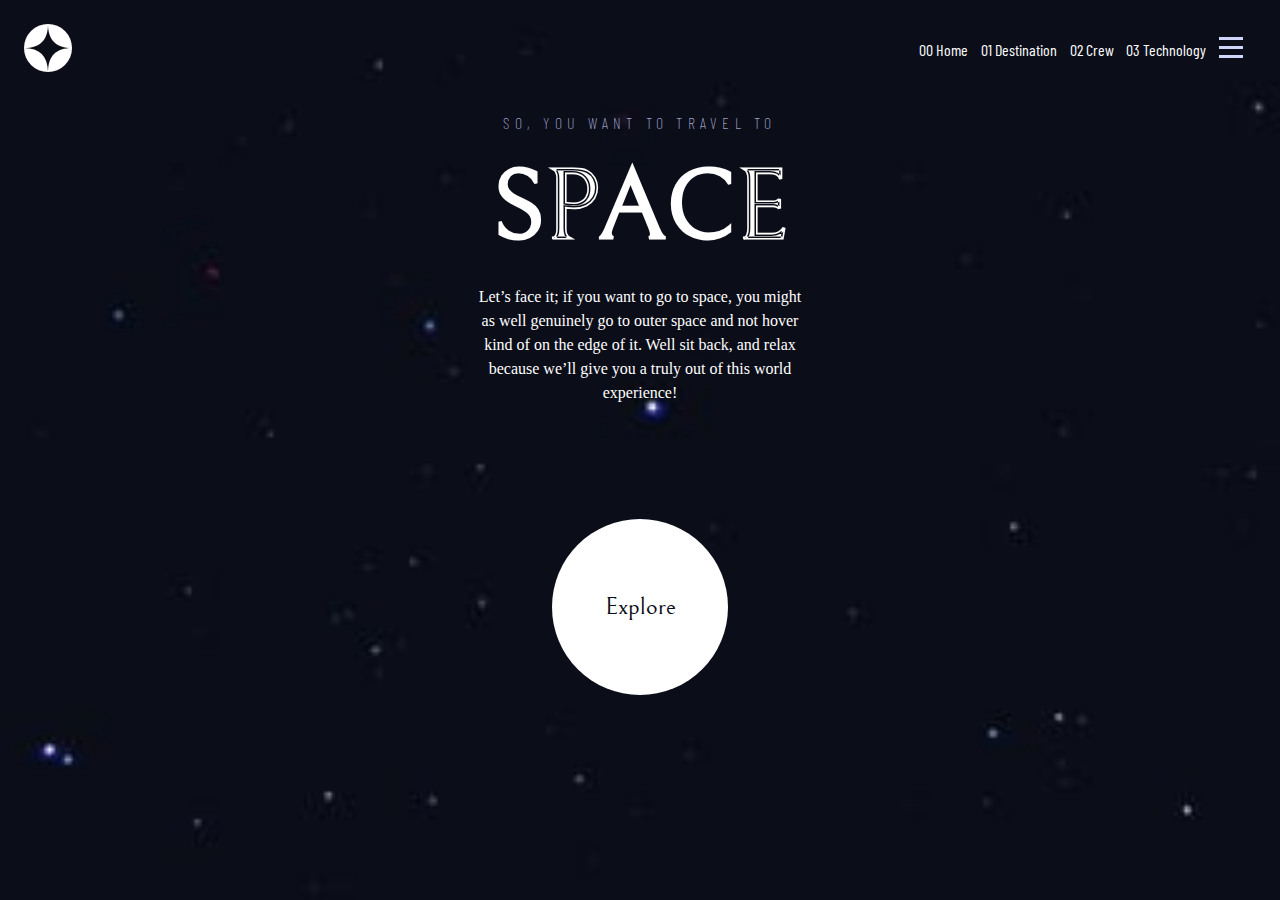
==== index.html @ 81c4bb5d "completed hamburger menu" ====
<!DOCTYPE html>
<html lang="en">
<head>
  <meta charset="UTF-8">
  <meta name="viewport" content="width=device-width, initial-scale=1.0">
  <link rel="icon" type="image/png" sizes="32x32" href="">
  <link rel="stylesheet" href="styles/style.css">
  
  <title>Space tourism website</title>
</head>
<body>
  <header class="header">
    <div>
      <div>
        <svg xmlns="http://www.w3.org/2000/svg" width="48" height="48"><g fill="none" fill-rule="evenodd"><circle cx="24" cy="24" r="24" fill="#FFF"/><path fill="#0B0D17" d="M24 0c0 16-8 24-24 24 15.718.114 23.718 8.114 24 24 0-16 8-24 24-24-16 0-24-8-24-24z"/></g></svg>
      </div>
    </div>

    <nav>
      <ul class="sidebar">
        <li onclick = hideSidebar()><svg xmlns="http://www.w3.org/2000/svg" width="20" height="21"><g fill="#D0D6F9" fill-rule="evenodd"><path d="M2.575.954l16.97 16.97-2.12 2.122L.455 3.076z"/><path d="M.454 17.925L17.424.955l2.122 2.12-16.97 16.97z"/></g></svg></li>
        <a href="#"><li >00 Home</li></a>
        <a href="#"><li >01 Destination</li></a>
        <a href="#"><li >02 Crew</li></a>
        <a href="#"><li >03 Technology</li></a>
      </ul>
      <ul>
        <a href="#" class="hideOnMobile"><li>00 Home</li></a>
        <a href="#" class="hideOnMobile"><li>01 Destination</li></a>
        <a href="#" class="hideOnMobile"><li>02 Crew</li></a>
        <a href="#" class="hideOnMobile"><li>03 Technology</li></a>
        <li onclick = showSidebar()> <svg xmlns="http://www.w3.org/2000/svg" width="24" height="21"><g fill="#D0D6F9" fill-rule="evenodd"><path d="M0 0h24v3H0zM0 9h24v3H0zM0 18h24v3H0z"/></g></svg></li>
      </ul>
    </nav>
  </header>

  <main>
    <h3>So, you want to travel to</h3>

    <h1>Space</h1>
  
    <p> Let’s face it; if you want to go to space, you might as well genuinely go to 
      outer space and not hover kind of on the edge of it. Well sit back, and relax 
      because we’ll give you a truly out of this world experience!</p>
  
      <div><span>Explore</span></div>
  </main>
  
 
  
<script>
  function showSidebar(){
    const sidebar = document.querySelector('.sidebar')
    sidebar.style.display = 'flex'
  }
  function hideSidebar(){
    const sidebar = document.querySelector('.sidebar')
    sidebar.style.display = 'none'
  }
</script>
</body>
</html>
---- styles/style.css ----
@import url('https://fonts.googleapis.com/css2?family=Bellefair&display=swap');
@import url('https://fonts.googleapis.com/css2?family=Barlow+Condensed:ital,wght@0,100;0,200;0,300;0,400;0,500;0,600;0,700;0,800;0,900;1,100;1,200;1,300;1,400;1,500;1,600;1,700;1,800;1,900&display=swap');

/* Root variables */
:root{
    /* Color */
    --midnightNavy:#0B0D17;
    --white:#ffff;
    --mistyLilac:#D0D6F9; 

    /* Text Size */
    --heading1: 9.375rem;
    --heading2: 6.25rem;
    --heading3: 3.5rem;
    --heading4: 2.0rem;
    --heading5: 1.75rem;
    --heading6: 1rem;

    /* Font Family */
    --mainFont: "Bellefair", serif;
    --secondFont: "Barlow Condensed", sans-serif;
}

*{
    padding: 0;
    margin: 0;
    box-sizing: border-box;
}

body{
    background-image: url(../assets/home/background-home-mobile.jpg);
    background-repeat: no-repeat;
    background-size: cover;
    color: white;
}

/* Nav */
.header{
    display: flex;
    justify-content: space-between;
    align-items: center;
    padding: 1.5rem;
}
nav ul{
    display: flex;
}

nav a{
    text-decoration: none;
    display: flex;
    align-items: center;
    color: var(--white);
   
}
.header nav ul li {
    list-style: none;
    position: relative;
    font-family: var(--secondFont);
    margin-right: 0.8rem;
    padding-bottom: 0.125rem;
    overflow: hidden; /* Hide overflow to prevent line from overflowing */
}

.header nav ul li::before {
    content: '';
    position: absolute;
    bottom: 0;
    left: -100%; 
    width: 100%;
    height: 1px;
    background-color: var(--white);
    transition: left 0.3s ease; 
}

.header nav ul li:hover::before {
    left: 0;
}

.sidebar{
    position: fixed;
    top: 0;
    right: 0;
    height: 100vh;
    width: 18.75rem;
    z-index: 100;
    backdrop-filter: blur(25px);
    box-shadow: #D0D6F9;
    display: none;
    flex-direction: column;
    align-items: flex-start;
    justify-content: flex-start;
    gap: 2rem;
    padding: 10rem 0 0 2rem;

}

.sidebar li{
    width: 100%;
}
/* Main section for mobile menu */
main{
    display: flex;
    justify-content: center;
    align-items: center;
    flex-direction: column;
}

main > h3{
    color: var(--mistyLilac);
    font-size: var(--heading6);
    font-family: var(--secondFont);
    font-weight: lighter;
    text-transform: uppercase;
    margin-top: 0.8rem;
    margin-bottom: 1.2rem;
    letter-spacing: 0.75ch;
}

h1{
    color: var(--white);
    font-size: var(--heading2);
    font-family: var(--mainFont);
    text-transform: uppercase;
    margin-bottom: 1.2rem;
}

main p{
    text-align: center;
    line-height: 1.5;
    width: 20.5rem;
    margin-bottom: 7.1rem;
}


main div{
    display: flex;
    justify-content: center;
    align-items: center;
    width: 11rem;
    height: 11rem;
    background-color: var(--white);
    border-radius: 50%;
}

main div span{
    color: var(--midnightNavy);
    font-family: var(--mainFont);
    font-size: 25px;
}

/* Media query for navbar*/
@media(max-width: 480px) {
    .hideOnMobile{
        background-color: red;
        display: none;
    }
    
}
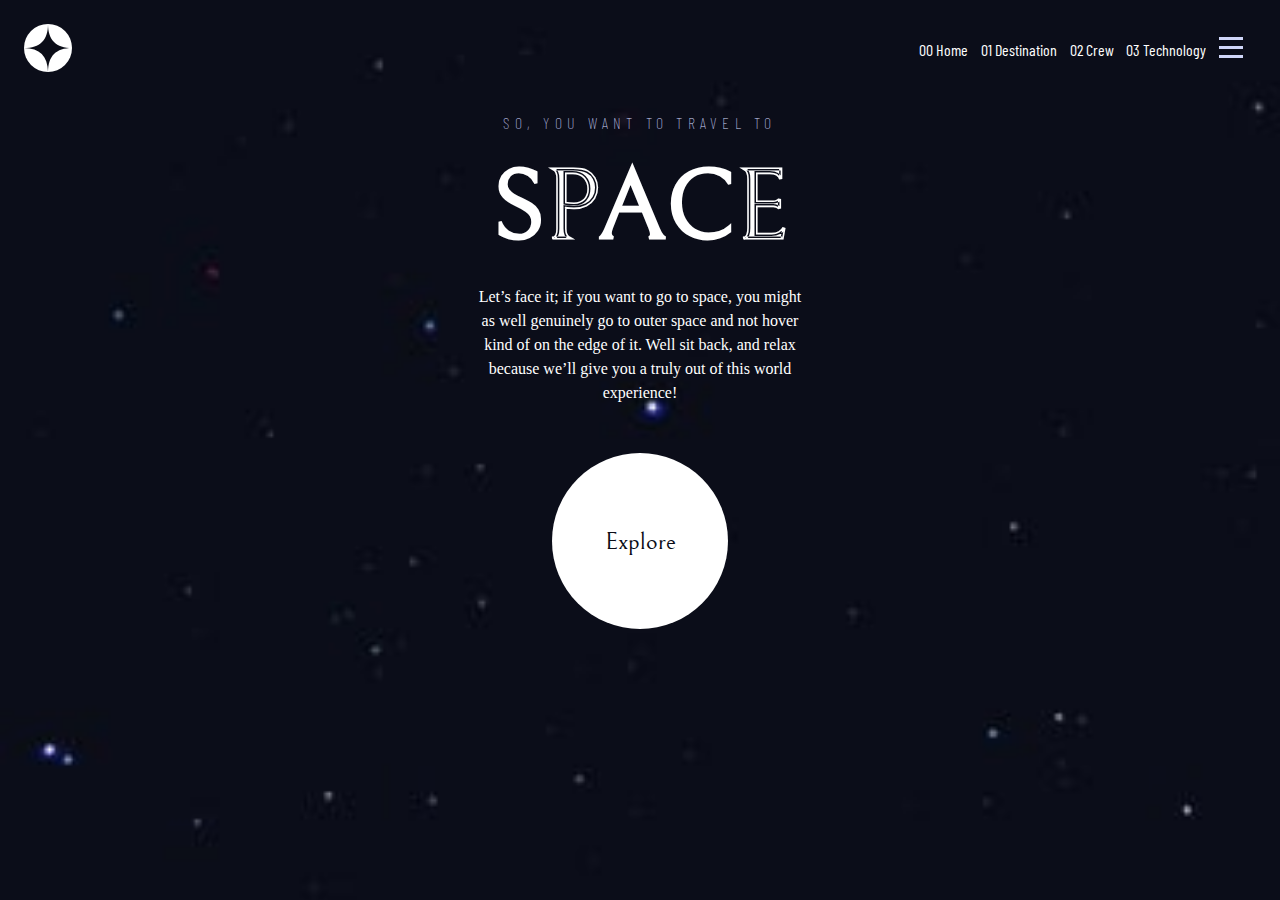
==== commit eb2d6ebb: "Update index.html" ====
--- a/index.html
+++ b/index.html
@@ -8,25 +8,26 @@
   
   <title>Space tourism website</title>
 </head>
-<body>
+<body class="background-home-mobile">
   <header class="header">
     <div>
       <div>
-        <svg xmlns="http://www.w3.org/2000/svg" width="48" height="48"><g fill="none" fill-rule="evenodd"><circle cx="24" cy="24" r="24" fill="#FFF"/><path fill="#0B0D17" d="M24 0c0 16-8 24-24 24 15.718.114 23.718 8.114 24 24 0-16 8-24 24-24-16 0-24-8-24-24z"/></g></svg>
+        <a href="index.html"><svg xmlns="http://www.w3.org/2000/svg" width="48" height="48"><g fill="none" fill-rule="evenodd"><circle cx="24" cy="24" r="24" fill="#FFF"/><path fill="#0B0D17" d="M24 0c0 16-8 24-24 24 15.718.114 23.718 8.114 24 24 0-16 8-24 24-24-16 0-24-8-24-24z"/></g></svg></a>
+        
       </div>
     </div>
 
     <nav>
       <ul class="sidebar">
         <li onclick = hideSidebar()><svg xmlns="http://www.w3.org/2000/svg" width="20" height="21"><g fill="#D0D6F9" fill-rule="evenodd"><path d="M2.575.954l16.97 16.97-2.12 2.122L.455 3.076z"/><path d="M.454 17.925L17.424.955l2.122 2.12-16.97 16.97z"/></g></svg></li>
-        <a href="#"><li >00 Home</li></a>
-        <a href="#"><li >01 Destination</li></a>
+        <a href="index.html"><li >00 Home</li></a>
+        <a href="destination-moon.html"><li >01 Destination</li></a>
         <a href="#"><li >02 Crew</li></a>
         <a href="#"><li >03 Technology</li></a>
       </ul>
       <ul>
-        <a href="#" class="hideOnMobile"><li>00 Home</li></a>
-        <a href="#" class="hideOnMobile"><li>01 Destination</li></a>
+        <a href="index.html" class="hideOnMobile"><li>00 Home</li></a> 
+        <a href="destination-moon.html" class="hideOnMobile"><li>01 Destination</li></a>
         <a href="#" class="hideOnMobile"><li>02 Crew</li></a>
         <a href="#" class="hideOnMobile"><li>03 Technology</li></a>
         <li onclick = showSidebar()> <svg xmlns="http://www.w3.org/2000/svg" width="24" height="21"><g fill="#D0D6F9" fill-rule="evenodd"><path d="M0 0h24v3H0zM0 9h24v3H0zM0 18h24v3H0z"/></g></svg></li>
@@ -39,11 +40,12 @@
 
     <h1>Space</h1>
   
-    <p> Let’s face it; if you want to go to space, you might as well genuinely go to 
+    <p class="destination-paragraph"> Let’s face it; if you want to go to space, you might as well genuinely go to 
       outer space and not hover kind of on the edge of it. Well sit back, and relax 
-      because we’ll give you a truly out of this world experience!</p>
+      because we’ll give you a truly out of this world experience!
+    </p>
   
-      <div><span>Explore</span></div>
+    <div class="circle-container"><span>Explore</span></div>
   </main>
   
  
@@ -59,4 +61,4 @@
   }
 </script>
 </body>
-</html>+</html>
--- a/styles/style.css
+++ b/styles/style.css
@@ -6,7 +6,8 @@
     /* Color */
     --midnightNavy:#0B0D17;
     --white:#ffff;
-    --mistyLilac:#D0D6F9; 
+    --mistyLilac:#D0D6F9;
+    --darkGrey: #979797; 
 
     /* Text Size */
     --heading1: 9.375rem;
@@ -27,8 +28,17 @@
     box-sizing: border-box;
 }
 
-body{
+/* Background images */
+
+.background-home-mobile{
     background-image: url(../assets/home/background-home-mobile.jpg);
+    background-repeat: no-repeat;
+    background-size: cover;
+    color: white;
+}
+
+.background-destination-mobile{
+    background-image: url(../assets/destination/background-destination-mobile.jpg);
     background-repeat: no-repeat;
     background-size: cover;
     color: white;
@@ -97,6 +107,7 @@
 .sidebar li{
     width: 100%;
 }
+
 /* Main section for mobile menu */
 main{
     display: flex;
@@ -124,14 +135,14 @@
     margin-bottom: 1.2rem;
 }
 
-main p{
+.destination-paragraph{
     text-align: center;
     line-height: 1.5;
     width: 20.5rem;
-    margin-bottom: 7.1rem;
-}
-
-
+    margin-bottom: 3rem;
+}
+
+/* Explore button */
 main div{
     display: flex;
     justify-content: center;
@@ -140,8 +151,28 @@
     height: 11rem;
     background-color: var(--white);
     border-radius: 50%;
-}
-
+    position: relative;
+    transition: all 0.3s ease;
+}
+
+/* Explore button hover effect */
+.circle-container::before {
+    content: '';
+    position: absolute;
+    top: -2rem;
+    left: -2rem;
+    right: -2rem;
+    bottom: -2rem;
+    border: 2rem solid transparent;
+    border-radius: 50%;
+    transition: border-color 0.7s ease;
+}
+
+  .circle-container:hover::before {
+    border-color: var(--darkGrey);
+}  
+
+/* Explore text */
 main div span{
     color: var(--midnightNavy);
     font-family: var(--mainFont);
@@ -151,8 +182,72 @@
 /* Media query for navbar*/
 @media(max-width: 480px) {
     .hideOnMobile{
-        background-color: red;
         display: none;
     }
-    
-}
+}
+
+/* Mobile Destination */
+
+main h3 > span{
+    color: var(--darkGrey);
+}
+
+.pick-destination{
+    color: var(--white);
+}
+
+/* Resize Destination images */
+main img{
+    height: 15rem;
+    width: 15rem;
+    margin: 2rem 0 2rem 0;
+}
+
+/* styling the links in the page */
+main ul{
+    display: flex;
+    justify-content: space-evenly;
+    align-items: center;
+    gap: 1.9rem;
+    margin-bottom: 1.5rem;
+}
+
+main a{
+    list-style: none;
+    text-decoration: none;
+    color: var(--white);
+    font-family: var(--secondFont);
+    font-size: 1.4rem;
+}
+
+.moon{
+    font-family: var(--mainFont);
+    font-size: var(--heading3);
+    text-transform: uppercase;
+    padding: 1rem 0 1rem 0;
+}
+
+/* Creating an horizontal line  */
+
+.horizontal-line{
+    height: 1px;
+    width: 90%;
+    border: 1px solid var(--darkGrey);
+    margin-bottom: 1.5rem;
+}
+
+/* Targeting distance and eta paragraphs */
+.distance{
+    font-family: var(--secondFont);
+    font-size: var(--heading6);
+    color: var(--mistyLilac);
+    margin-bottom: 1rem;
+}
+
+.eta{
+    font-family: var(--mainFont);
+    font-size: var(--heading5);
+    margin-bottom: 1.5rem;
+}
+
+
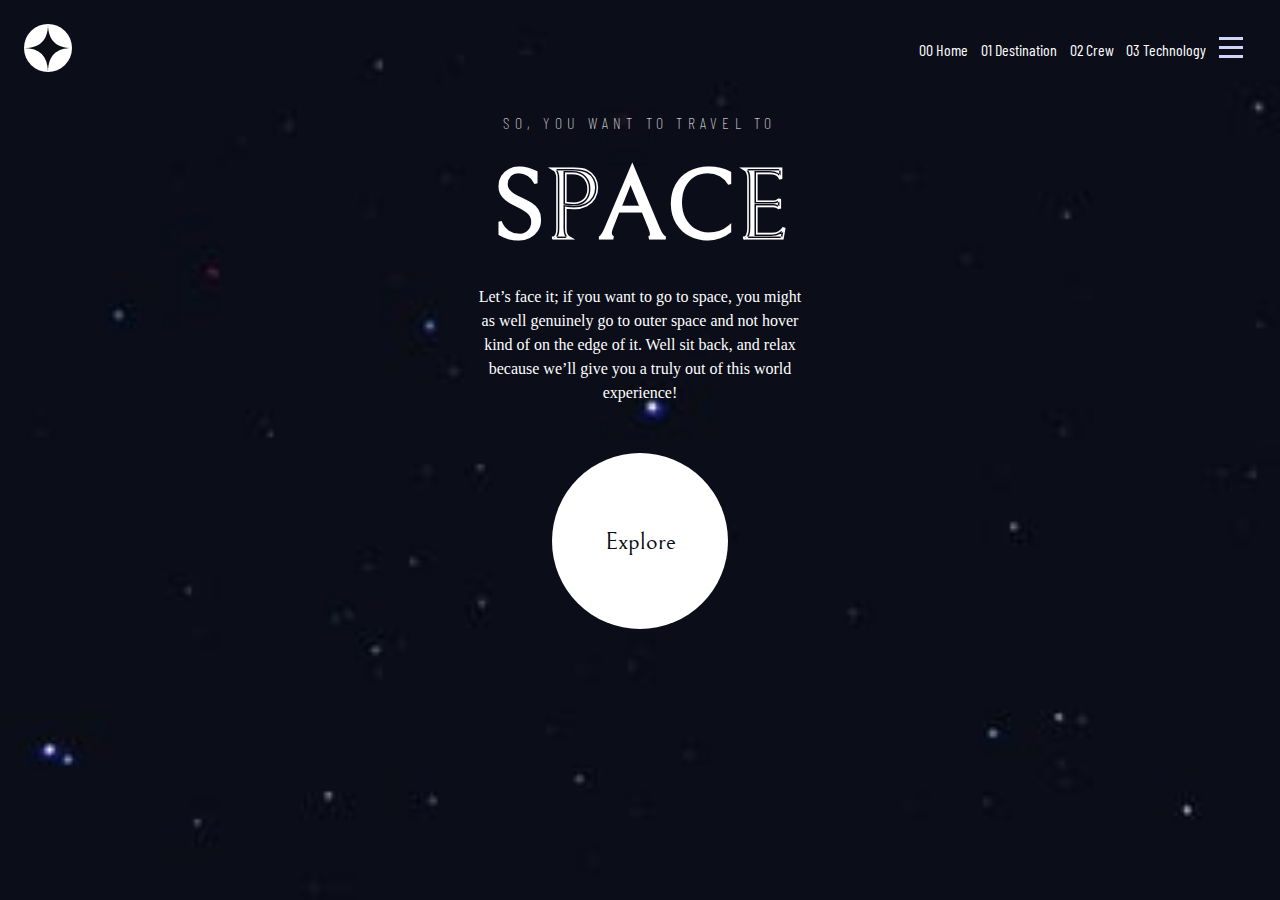
==== commit 58d22ee5: "Update index.html" ====
--- a/index.html
+++ b/index.html
@@ -1,64 +1,62 @@
-<!DOCTYPE html>
-<html lang="en">
-<head>
-  <meta charset="UTF-8">
-  <meta name="viewport" content="width=device-width, initial-scale=1.0">
-  <link rel="icon" type="image/png" sizes="32x32" href="">
-  <link rel="stylesheet" href="styles/style.css">
-  
-  <title>Space tourism website</title>
-</head>
-<body class="background-home-mobile">
-  <header class="header">
-    <div>
+  <!DOCTYPE html>
+  <html lang="en">
+  <head>
+    <meta charset="UTF-8">
+    <meta name="viewport" content="width=device-width, initial-scale=1.0">
+    <link rel="icon" type="image/png" sizes="32x32" href="">
+    <link rel="stylesheet" href="styles/style.css">
+    
+    <title>Space tourism website</title>
+  </head>
+  <body class="background-home-mobile">
+    <header class="header">
       <div>
-        <a href="index.html"><svg xmlns="http://www.w3.org/2000/svg" width="48" height="48"><g fill="none" fill-rule="evenodd"><circle cx="24" cy="24" r="24" fill="#FFF"/><path fill="#0B0D17" d="M24 0c0 16-8 24-24 24 15.718.114 23.718 8.114 24 24 0-16 8-24 24-24-16 0-24-8-24-24z"/></g></svg></a>
-        
+        <div>
+          <a href="index.html"><svg xmlns="http://www.w3.org/2000/svg" width="48" height="48"><g fill="none" fill-rule="evenodd"><circle cx="24" cy="24" r="24" fill="#FFF"/><path fill="#0B0D17" d="M24 0c0 16-8 24-24 24 15.718.114 23.718 8.114 24 24 0-16 8-24 24-24-16 0-24-8-24-24z"/></g></svg></a>
+          
+        </div>
       </div>
-    </div>
 
-    <nav>
-      <ul class="sidebar">
-        <li onclick = hideSidebar()><svg xmlns="http://www.w3.org/2000/svg" width="20" height="21"><g fill="#D0D6F9" fill-rule="evenodd"><path d="M2.575.954l16.97 16.97-2.12 2.122L.455 3.076z"/><path d="M.454 17.925L17.424.955l2.122 2.12-16.97 16.97z"/></g></svg></li>
-        <a href="index.html"><li >00 Home</li></a>
-        <a href="destination-moon.html"><li >01 Destination</li></a>
-        <a href="#"><li >02 Crew</li></a>
-        <a href="#"><li >03 Technology</li></a>
-      </ul>
-      <ul>
-        <a href="index.html" class="hideOnMobile"><li>00 Home</li></a> 
-        <a href="destination-moon.html" class="hideOnMobile"><li>01 Destination</li></a>
-        <a href="#" class="hideOnMobile"><li>02 Crew</li></a>
-        <a href="#" class="hideOnMobile"><li>03 Technology</li></a>
-        <li onclick = showSidebar()> <svg xmlns="http://www.w3.org/2000/svg" width="24" height="21"><g fill="#D0D6F9" fill-rule="evenodd"><path d="M0 0h24v3H0zM0 9h24v3H0zM0 18h24v3H0z"/></g></svg></li>
-      </ul>
-    </nav>
-  </header>
+      <nav>
+        <ul class="sidebar">
+          <li onclick = hideSidebar()><svg xmlns="http://www.w3.org/2000/svg" width="20" height="21"><g fill="#D0D6F9" fill-rule="evenodd"><path d="M2.575.954l16.97 16.97-2.12 2.122L.455 3.076z"/><path d="M.454 17.925L17.424.955l2.122 2.12-16.97 16.97z"/></g></svg></li>
+          <a href="index.html"><li >00 Home</li></a>
+          <a href="destination-moon.html"><li >01 Destination</li></a>
+          <a href="crew-commander.html"><li >02 Crew</li></a>
+          <a href="#"><li >03 Technology</li></a>
+        </ul>
+        <ul>
+          <a href="index.html" class="hideOnMobile"><li>00 Home</li></a> 
+          <a href="destination-moon.html" class="hideOnMobile"><li>01 Destination</li></a>
+          <a href="crew-commander.html" class="hideOnMobile"><li>02 Crew</li></a>
+          <a href="#" class="hideOnMobile"><li>03 Technology</li></a>
+          <li onclick = showSidebar()> <svg xmlns="http://www.w3.org/2000/svg" width="24" height="21"><g fill="#D0D6F9" fill-rule="evenodd"><path d="M0 0h24v3H0zM0 9h24v3H0zM0 18h24v3H0z"/></g></svg></li>
+        </ul>
+      </nav>
+    </header>
 
-  <main>
-    <h3>So, you want to travel to</h3>
+    <main>
+      <h3>So, you want to travel to</h3>
 
-    <h1>Space</h1>
-  
-    <p class="destination-paragraph"> Let’s face it; if you want to go to space, you might as well genuinely go to 
-      outer space and not hover kind of on the edge of it. Well sit back, and relax 
-      because we’ll give you a truly out of this world experience!
-    </p>
-  
-    <div class="circle-container"><span>Explore</span></div>
-  </main>
-  
- 
-  
-<script>
-  function showSidebar(){
-    const sidebar = document.querySelector('.sidebar')
-    sidebar.style.display = 'flex'
-  }
-  function hideSidebar(){
-    const sidebar = document.querySelector('.sidebar')
-    sidebar.style.display = 'none'
-  }
-</script>
-</body>
-</html>
+      <h1>Space</h1>
+    
+      <p class="destination-paragraph"> Let’s face it; if you want to go to space, you might as well genuinely go to 
+        outer space and not hover kind of on the edge of it. Well sit back, and relax 
+        because we’ll give you a truly out of this world experience!
+      </p>
+    
+      <div class="circle-container"><span>Explore</span></div>
+    </main>
+    
+  <script>
+    function showSidebar(){
+      const sidebar = document.querySelector('.sidebar')
+      sidebar.style.display = 'flex'
+    }
+    function hideSidebar(){
+      const sidebar = document.querySelector('.sidebar')
+      sidebar.style.display = 'none'
+    }
+  </script>
+  </body>
+  </html>
--- a/styles/style.css
+++ b/styles/style.css
@@ -39,6 +39,13 @@
 
 .background-destination-mobile{
     background-image: url(../assets/destination/background-destination-mobile.jpg);
+    background-repeat: no-repeat;
+    background-size: cover;
+    color: white;
+}
+
+.background-crew-mobile{
+    background-image: url(../assets/crew/background-crew-mobile.jpg);
     background-repeat: no-repeat;
     background-size: cover;
     color: white;
@@ -117,7 +124,6 @@
 }
 
 main > h3{
-    color: var(--mistyLilac);
     font-size: var(--heading6);
     font-family: var(--secondFont);
     font-weight: lighter;
@@ -143,7 +149,7 @@
 }
 
 /* Explore button */
-main div{
+.circle-container{
     display: flex;
     justify-content: center;
     align-items: center;
@@ -168,7 +174,7 @@
     transition: border-color 0.7s ease;
 }
 
-  .circle-container:hover::before {
+.circle-container:hover::before {
     border-color: var(--darkGrey);
 }  
 
@@ -196,8 +202,8 @@
     color: var(--white);
 }
 
-/* Resize Destination images */
-main img{
+/* Resize planet images */
+.planet-image{
     height: 15rem;
     width: 15rem;
     margin: 2rem 0 2rem 0;
@@ -211,6 +217,7 @@
     gap: 1.9rem;
     margin-bottom: 1.5rem;
 }
+
 
 main a{
     list-style: none;
@@ -250,4 +257,70 @@
     margin-bottom: 1.5rem;
 }
 
-
+/* Active state for destination links */
+/* a {
+    text-decoration: none;
+    color: blue;
+    padding: 10px;
+}
+
+a:active {
+    background-color: yellow;
+} */
+
+/* Crew image*/
+.crew-image{
+    height: 15rem;
+    width: 15rem;
+    margin: 2rem 0 0 0;
+}
+
+.crew-horizontal-line{
+    height: 1px;
+    width: 90%;
+    border: 1px solid var(--darkGrey);
+    margin-bottom: 2rem;
+}
+
+/* carousel nav */
+.carousel-nav{
+    display: flex;
+    justify-content: center;
+    align-items: center;
+    margin-bottom: 1.9rem;
+}
+
+/* carousel indicator */
+.carousel-indicator{
+    border: 0;
+    border-radius: 50%;
+    width: 0.6rem;
+    height: 0.6rem;
+    background-color: var(--darkGrey);
+    margin: 0 0.6rem;
+}
+
+.role{
+    font-family: var(--mainFont);
+    font-size: 1.3rem;
+    color: var(--darkGrey);
+    text-transform: uppercase;
+    margin-bottom: 0.8rem;
+}
+
+.crew-member{
+    font-family: var(--mainFont);
+    font-size: 1.8rem;
+    text-transform: uppercase;
+    color: var(--white);
+    margin-bottom: 1rem;
+}
+
+.crew-paragraph{
+    text-align: center;
+    color: var(--mistyLilac);
+    font-size: 1.1rem;
+    line-height: 1.5;
+    width: 21.5rem;
+    margin-bottom: 3rem;
+}
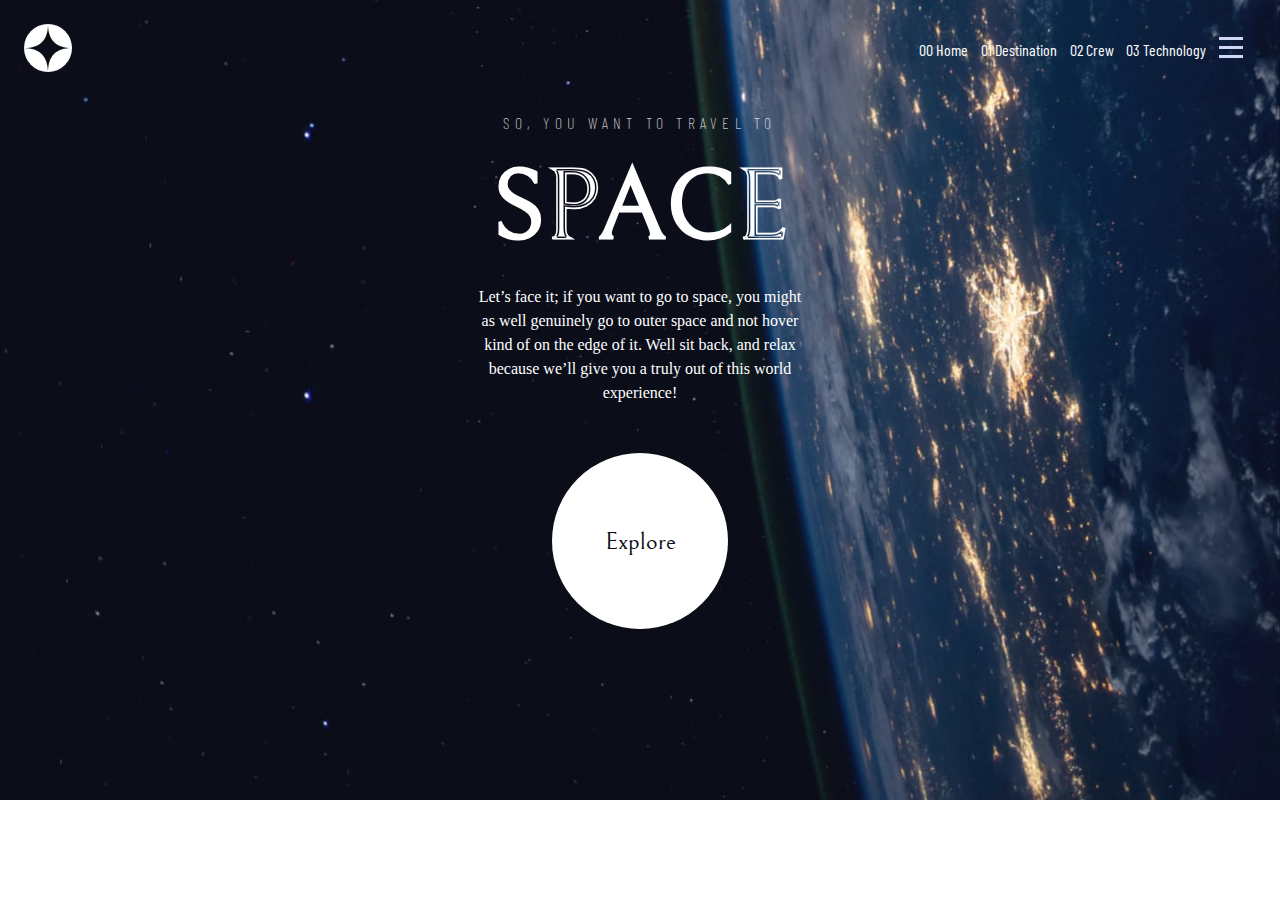
==== commit fe707f5b: "added classes for background image in body" ====
--- a/index.html
+++ b/index.html
@@ -8,7 +8,7 @@
     
     <title>Space tourism website</title>
   </head>
-  <body class="background-home-mobile">
+  <body class="background-home-mobile background-home-tablet background-home-desktop">
     <header class="header">
       <div>
         <div>
--- a/styles/style.css
+++ b/styles/style.css
@@ -50,6 +50,17 @@
     background-size: cover;
     color: white;
 }
+
+.background-technology-mobile{
+    background-image: url(../assets/technology/background-technology-mobile.jpg);
+    background-repeat: no-repeat;
+    background-size: cover;
+    color: white;
+}
+
+
+
+
 
 /* Nav */
 .header{
@@ -100,7 +111,7 @@
     height: 100vh;
     width: 18.75rem;
     z-index: 100;
-    backdrop-filter: blur(25px);
+    backdrop-filter: blur(20px);
     box-shadow: #D0D6F9;
     display: none;
     flex-direction: column;
@@ -185,12 +196,104 @@
     font-size: 25px;
 }
 
-/* Media query for navbar*/
-@media(max-width: 480px) {
+
+
+
+
+
+
+
+
+
+
+
+
+
+
+
+
+
+
+
+
+
+
+
+
+/* Media query for Mobile*/
+@media(max-width: 600px) {
     .hideOnMobile{
         display: none;
     }
 }
+
+/* Media query for Tablet */
+@media(min-width: 601px) and (max-width: 900px){
+    .hideOnDesktop{  
+        display: none;
+    }
+    .background-home-tablet{
+        background-image: url(../assets/home/background-home-tablet.jpg);
+        background-repeat: no-repeat;
+        background-size: cover;
+        color: white;
+    }
+    .header{
+        padding: 0rem;
+        margin-bottom: 5.5rem;
+    }
+    nav{
+        display: flex;
+        justify-content: center;
+        align-items: center;
+        height: 5.5rem;
+        backdrop-filter: blur(2000px); /* Apply blur effect */
+        box-shadow: 10px 10px 15px rgba(0, 0, 0, 0.1);
+        z-index: -1;
+        background-color: lightblue;
+        padding-left: 40px;
+        
+    }
+
+
+}
+
+/* Media query for Desktop */
+@media only screen and (min-width: 901px) { 
+    .hideOnDesktop{  
+        display: none;
+    }
+    .background-home-desktop{
+        background-image: url(../assets/home/background-home-desktop.jpg);
+        background-repeat: no-repeat;
+        background-size: cover;
+        color: white;
+    }
+}
+
+
+
+
+
+
+
+
+
+
+
+
+
+
+
+
+
+
+
+
+
+
+
+
 
 /* Mobile Destination */
 
@@ -294,8 +397,8 @@
 .carousel-indicator{
     border: 0;
     border-radius: 50%;
-    width: 0.6rem;
-    height: 0.6rem;
+    width: 0.9rem;
+    height: 0.9rem;
     background-color: var(--darkGrey);
     margin: 0 0.6rem;
 }
@@ -324,3 +427,28 @@
     width: 21.5rem;
     margin-bottom: 3rem;
 }
+
+/* Technology */
+.technology-image{
+    width: 100%;
+    margin: 2rem 0 0 0;
+    margin-bottom: 2rem;
+}
+
+.technology-paragraph{
+    text-align: center;
+    color: var(--mistyLilac);
+    font-size: 1.1rem;
+    line-height: 1.5;
+    width: 22.5rem;
+    margin-bottom: 3rem;
+}
+
+.tech-carousel-indicator{
+    border: 1px solid var(--white);
+    border-radius: 50%;
+    width: 2.5rem;
+    height: 2.5rem;
+    background-color: transparent;
+    margin: 0 0.6rem;
+}   
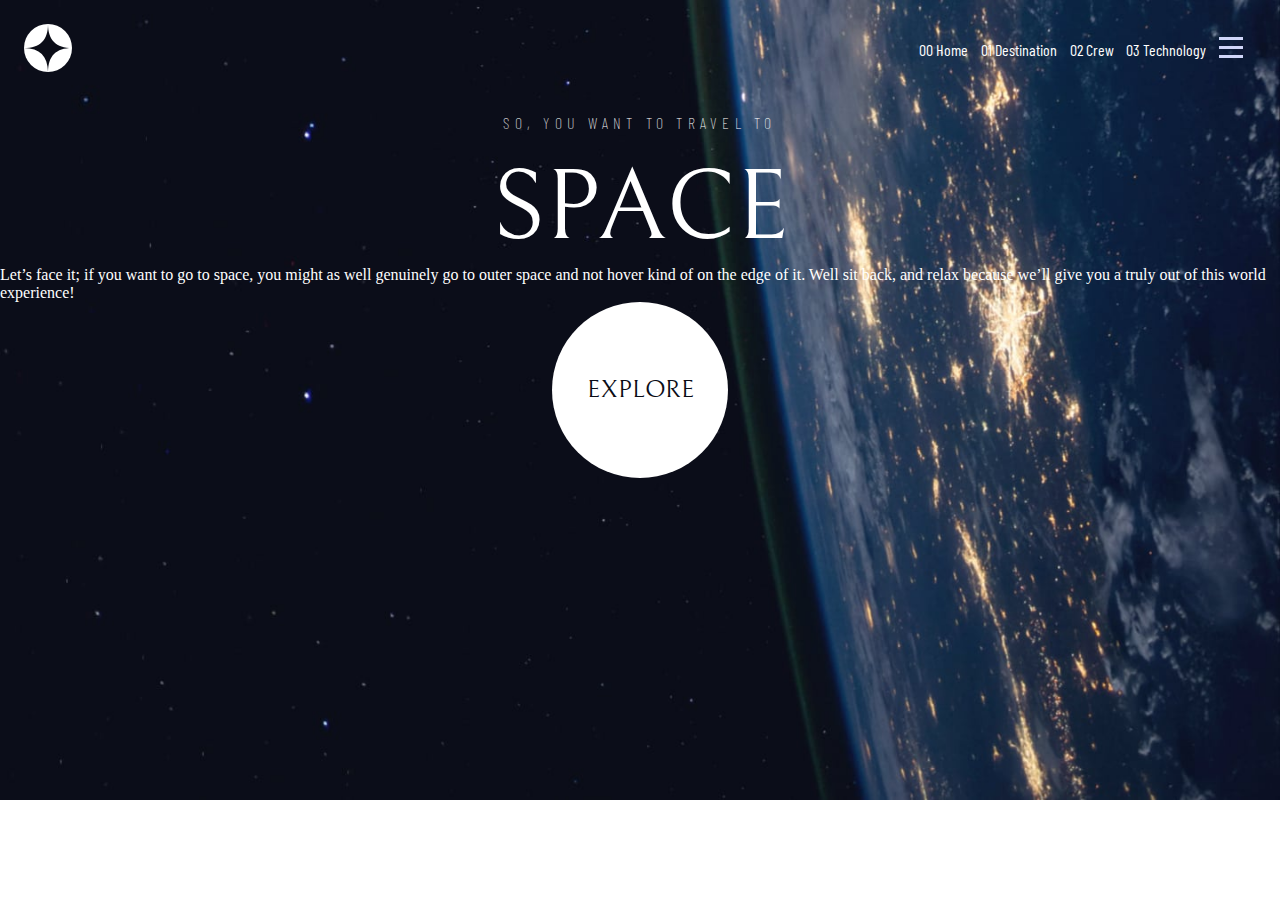
==== commit 9a7e2958: "Update index.html" ====
--- a/index.html
+++ b/index.html
@@ -29,23 +29,25 @@
           <a href="index.html" class="hideOnMobile"><li>00 Home</li></a> 
           <a href="destination-moon.html" class="hideOnMobile"><li>01 Destination</li></a>
           <a href="crew-commander.html" class="hideOnMobile"><li>02 Crew</li></a>
-          <a href="#" class="hideOnMobile"><li>03 Technology</li></a>
-          <li onclick = showSidebar()> <svg xmlns="http://www.w3.org/2000/svg" width="24" height="21"><g fill="#D0D6F9" fill-rule="evenodd"><path d="M0 0h24v3H0zM0 9h24v3H0zM0 18h24v3H0z"/></g></svg></li>
+          <a href="#"  class="hideOnMobile "><li>03 Technology</li></a>
+          <li class="hideOnTablet" onclick = showSidebar()> <svg xmlns="http://www.w3.org/2000/svg" width="24" height="21"><g fill="#D0D6F9" fill-rule="evenodd"><path d="M0 0h24v3H0zM0 9h24v3H0zM0 18h24v3H0z"/></g></svg></li>
         </ul>
       </nav>
     </header>
 
     <main>
-      <h3>So, you want to travel to</h3>
+      <h1>So, you want to travel to</h1>
 
-      <h1>Space</h1>
+      <span>Space</span>
     
-      <p class="destination-paragraph"> Let’s face it; if you want to go to space, you might as well genuinely go to 
+      <p class="home-paragraph"> Let’s face it; if you want to go to space, you might as well genuinely go to 
         outer space and not hover kind of on the edge of it. Well sit back, and relax 
         because we’ll give you a truly out of this world experience!
       </p>
     
-      <div class="circle-container"><span>Explore</span></div>
+      <div class="circle-container">
+        <span>Explore</span>
+      </div>
     </main>
     
   <script>
--- a/styles/style.css
+++ b/styles/style.css
@@ -134,7 +134,7 @@
     flex-direction: column;
 }
 
-main > h3{
+main > h1{
     font-size: var(--heading6);
     font-family: var(--secondFont);
     font-weight: lighter;
@@ -144,15 +144,15 @@
     letter-spacing: 0.75ch;
 }
 
-h1{
+main span{
     color: var(--white);
     font-size: var(--heading2);
     font-family: var(--mainFont);
     text-transform: uppercase;
-    margin-bottom: 1.2rem;
 }
 
 .destination-paragraph{
+    color: var(--mistyLilacx);
     text-align: center;
     line-height: 1.5;
     width: 20.5rem;
@@ -161,9 +161,9 @@
 
 /* Explore button */
 .circle-container{
-    display: flex;
-    justify-content: center;
-    align-items: center;
+   display: flex;
+   justify-content: center;
+   align-items: center;
     width: 11rem;
     height: 11rem;
     background-color: var(--white);
@@ -229,7 +229,7 @@
 
 /* Media query for Tablet */
 @media(min-width: 601px) and (max-width: 900px){
-    .hideOnDesktop{  
+    .hideOnTablet{  
         display: none;
     }
     .background-home-tablet{
@@ -239,7 +239,7 @@
         color: white;
     }
     .header{
-        padding: 0rem;
+        padding: 0 0 0 1.5rem;
         margin-bottom: 5.5rem;
     }
     nav{
@@ -252,7 +252,26 @@
         z-index: -1;
         background-color: lightblue;
         padding-left: 40px;
-        
+    }
+
+    main > span{
+        color: var(--white);
+        font-size: var(--heading1);
+        font-family: var(--mainFont);
+        text-transform: uppercase;
+        margin-bottom: 1.2rem;
+    }
+
+    .home-paragraph{
+        color: var(--mistyLilac);
+        text-align: center;
+        line-height: 1.5;
+        width: 24rem;
+        margin-bottom: 12rem;
+    }
+    .circle-container{
+        width: 15rem;
+        height: 15rem;
     }
 
 
